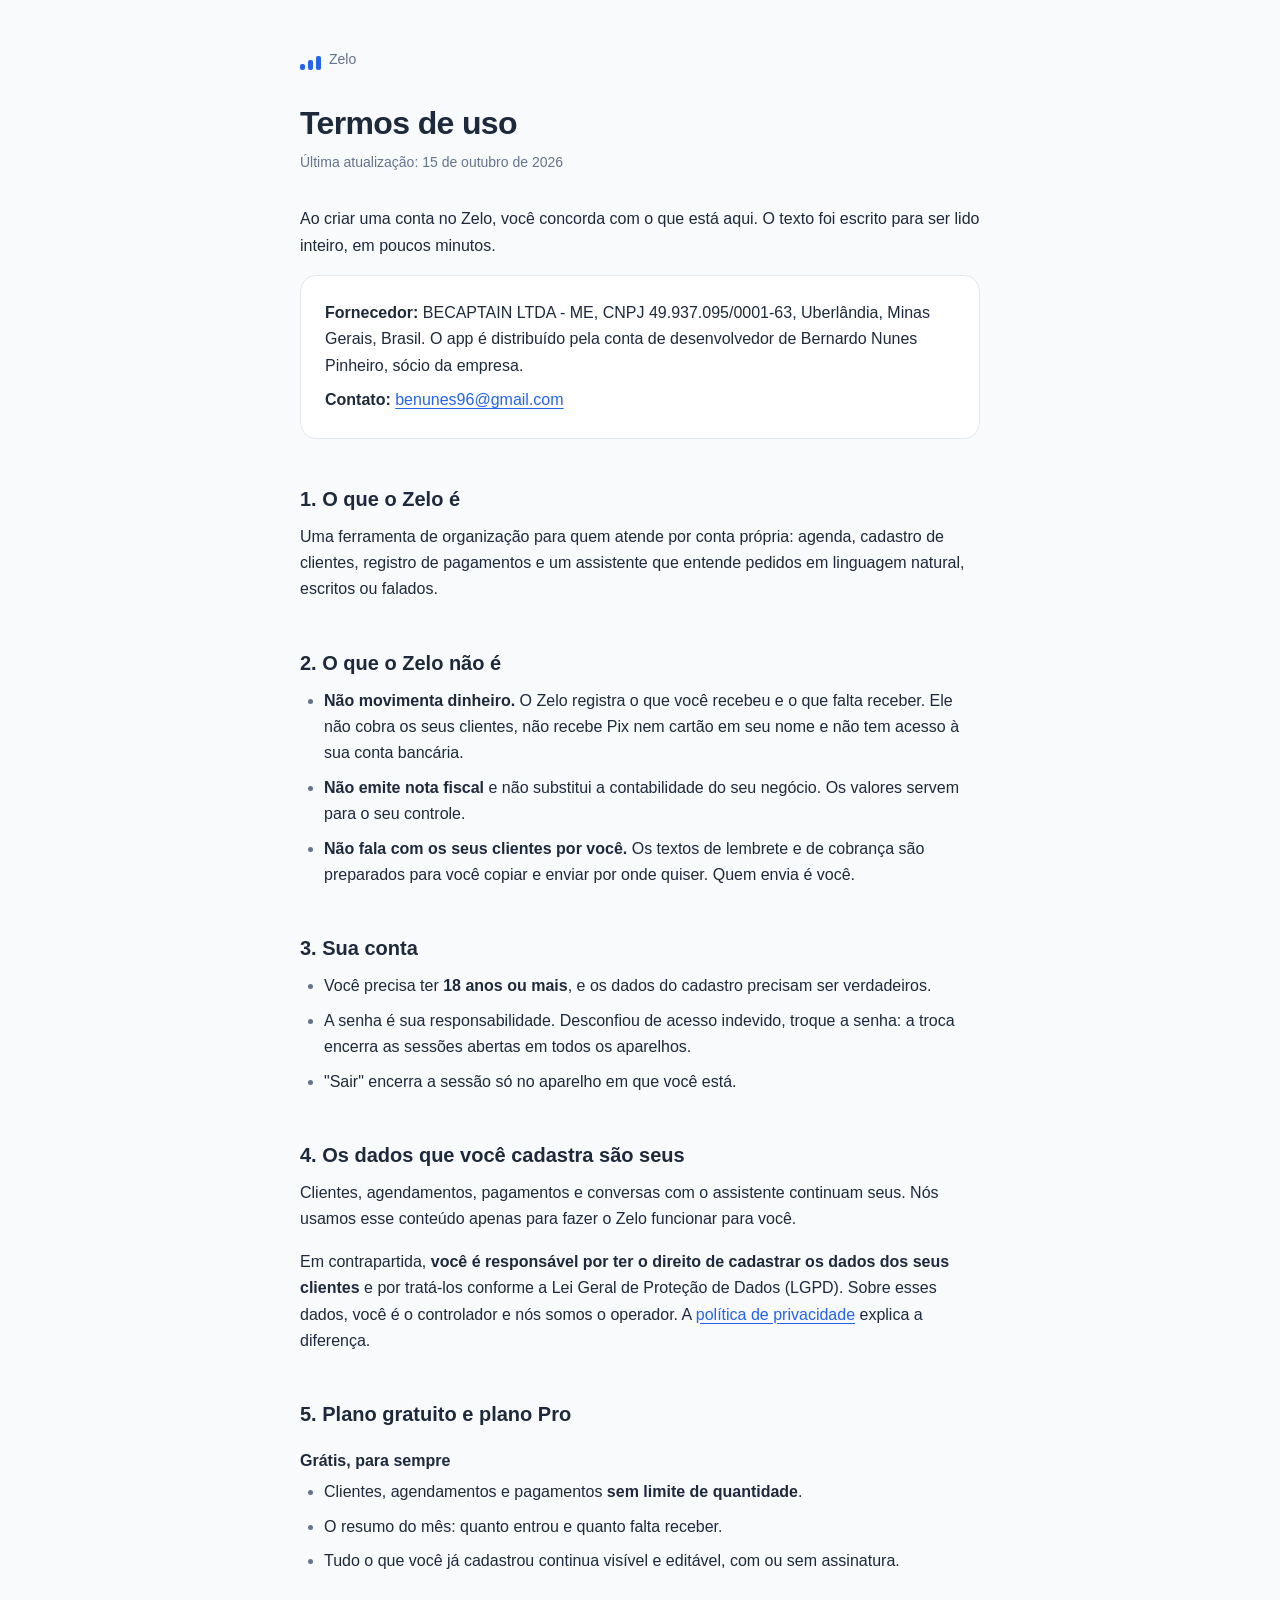
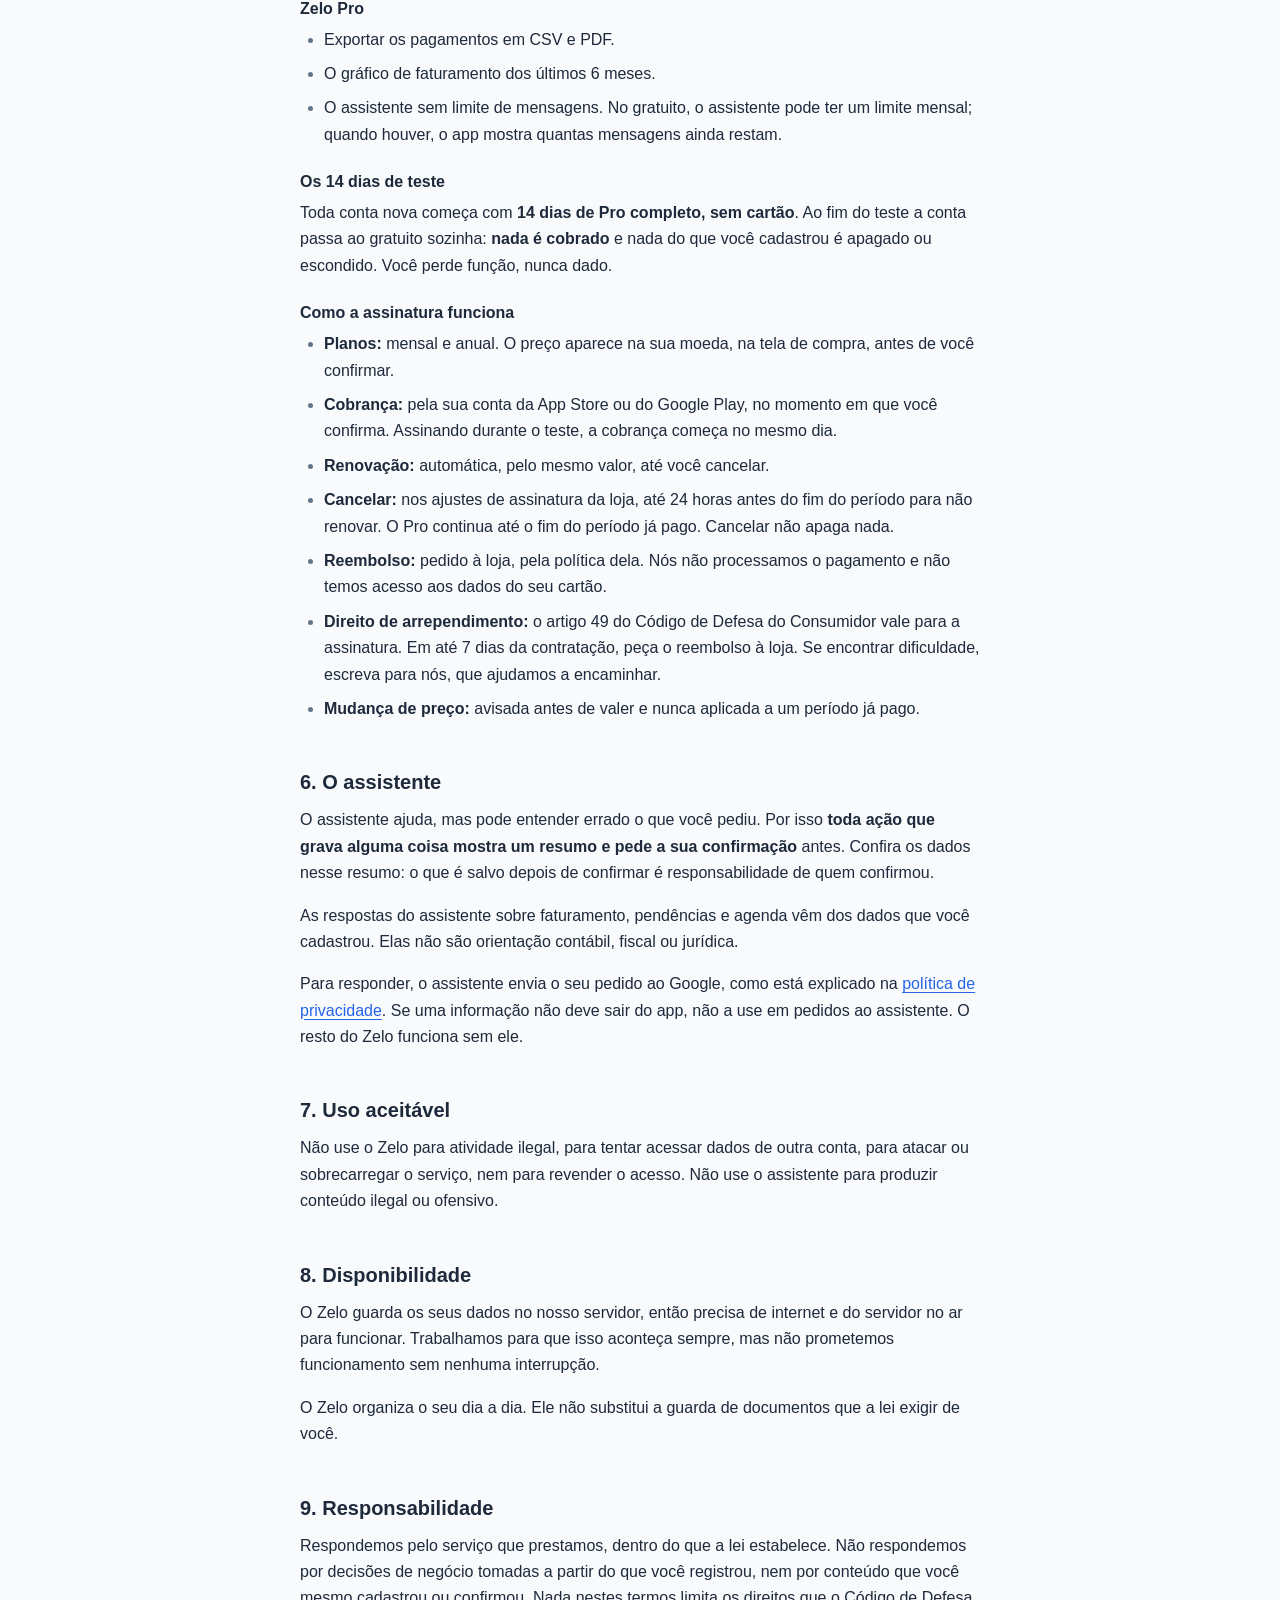
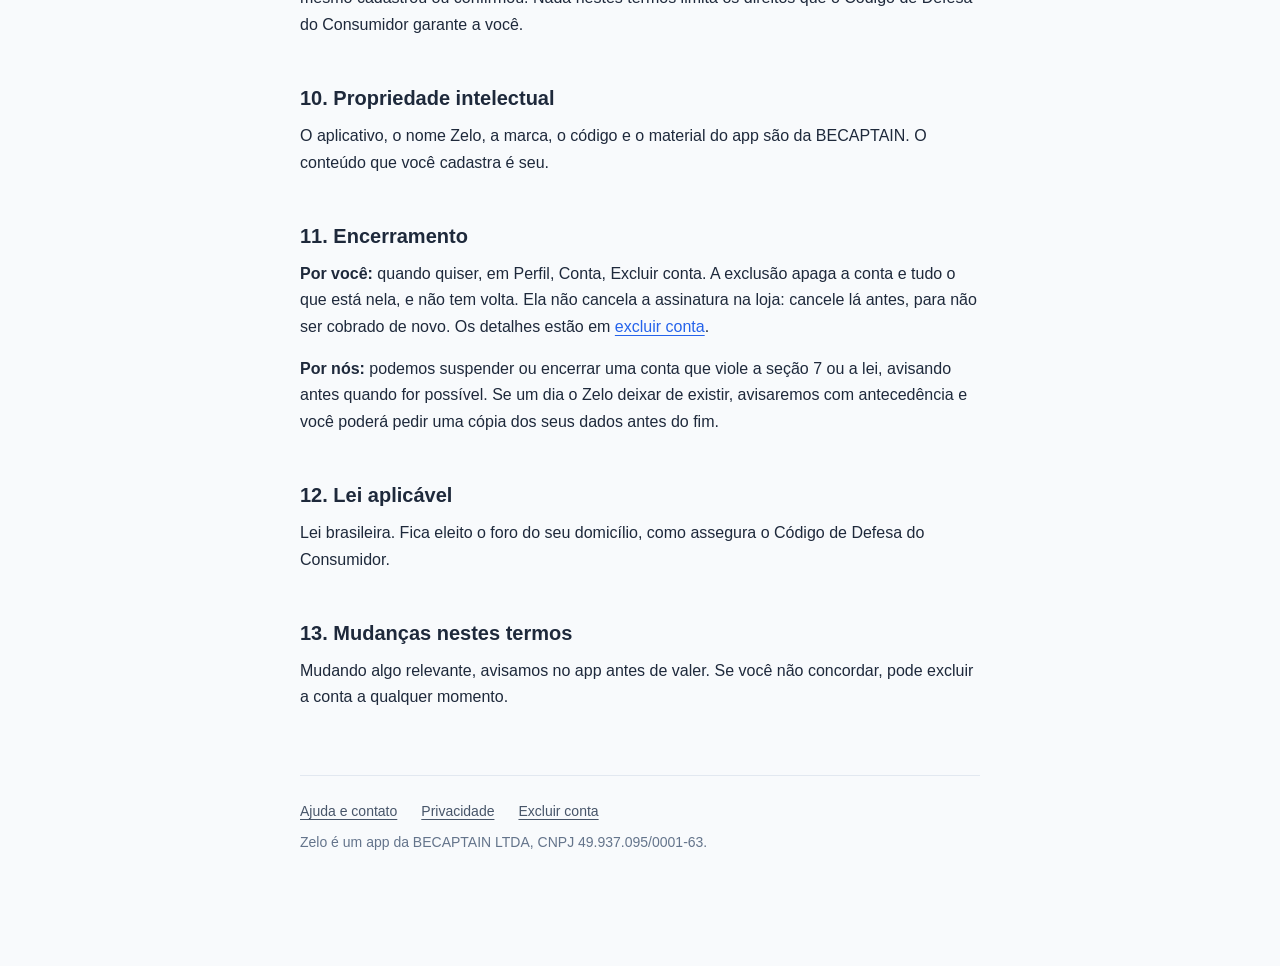
==== termos/index.html @ e238fe38 "Termos de uso, politica de privacidade e exclusao de conta do Zelo" ====
<!doctype html>
<html lang="pt-BR">
<head>
<meta charset="utf-8">
<meta name="viewport" content="width=device-width, initial-scale=1">
<title>Termos de uso do Zelo</title>
<meta name="description" content="As regras do Zelo: o que ele é, o que não é, a assinatura, o assistente e os seus dados.">
<link rel="icon" href="data:image/svg+xml,%3Csvg xmlns='http://www.w3.org/2000/svg' viewBox='0 0 32 32'%3E%3Crect x='6' y='17' width='5' height='9' rx='2' fill='%232563EB'/%3E%3Crect x='13.5' y='12' width='5' height='14' rx='2' fill='%232563EB'/%3E%3Crect x='21' y='7' width='5' height='19' rx='2' fill='%232563EB'/%3E%3C/svg%3E">
<link rel="stylesheet" href="../style.css">
</head>
<body>
<main>

<a class="voltar" href="../"><span class="marca" aria-hidden="true"><i></i><i></i><i></i></span> Zelo</a>

<h1>Termos de uso</h1>
<p class="data">Última atualização: 15 de outubro de 2026</p>

<p>Ao criar uma conta no Zelo, você concorda com o que está aqui. O texto foi escrito para ser lido inteiro, em poucos minutos.</p>

<div class="ficha">
<p><strong>Fornecedor:</strong> BECAPTAIN LTDA - ME, CNPJ 49.937.095/0001-63, Uberlândia, Minas Gerais, Brasil. O app é distribuído pela conta de desenvolvedor de Bernardo Nunes Pinheiro, sócio da empresa.</p>
<p><strong>Contato:</strong> <a href="mailto:benunes96@gmail.com?subject=Zelo">benunes96@gmail.com</a></p>
</div>

<h2>1. O que o Zelo é</h2>
<p>Uma ferramenta de organização para quem atende por conta própria: agenda, cadastro de clientes, registro de pagamentos e um assistente que entende pedidos em linguagem natural, escritos ou falados.</p>

<h2>2. O que o Zelo não é</h2>
<ul>
<li><strong>Não movimenta dinheiro.</strong> O Zelo registra o que você recebeu e o que falta receber. Ele não cobra os seus clientes, não recebe Pix nem cartão em seu nome e não tem acesso à sua conta bancária.</li>
<li><strong>Não emite nota fiscal</strong> e não substitui a contabilidade do seu negócio. Os valores servem para o seu controle.</li>
<li><strong>Não fala com os seus clientes por você.</strong> Os textos de lembrete e de cobrança são preparados para você copiar e enviar por onde quiser. Quem envia é você.</li>
</ul>

<h2>3. Sua conta</h2>
<ul>
<li>Você precisa ter <strong>18 anos ou mais</strong>, e os dados do cadastro precisam ser verdadeiros.</li>
<li>A senha é sua responsabilidade. Desconfiou de acesso indevido, troque a senha: a troca encerra as sessões abertas em todos os aparelhos.</li>
<li>"Sair" encerra a sessão só no aparelho em que você está.</li>
</ul>

<h2>4. Os dados que você cadastra são seus</h2>
<p>Clientes, agendamentos, pagamentos e conversas com o assistente continuam seus. Nós usamos esse conteúdo apenas para fazer o Zelo funcionar para você.</p>
<p>Em contrapartida, <strong>você é responsável por ter o direito de cadastrar os dados dos seus clientes</strong> e por tratá-los conforme a Lei Geral de Proteção de Dados (LGPD). Sobre esses dados, você é o controlador e nós somos o operador. A <a href="../privacidade/">política de privacidade</a> explica a diferença.</p>

<h2>5. Plano gratuito e plano Pro</h2>
<h3>Grátis, para sempre</h3>
<ul>
<li>Clientes, agendamentos e pagamentos <strong>sem limite de quantidade</strong>.</li>
<li>O resumo do mês: quanto entrou e quanto falta receber.</li>
<li>Tudo o que você já cadastrou continua visível e editável, com ou sem assinatura.</li>
</ul>
<h3>Zelo Pro</h3>
<ul>
<li>Exportar os pagamentos em CSV e PDF.</li>
<li>O gráfico de faturamento dos últimos 6 meses.</li>
<li>O assistente sem limite de mensagens. No gratuito, o assistente pode ter um limite mensal; quando houver, o app mostra quantas mensagens ainda restam.</li>
</ul>

<h3>Os 14 dias de teste</h3>
<p>Toda conta nova começa com <strong>14 dias de Pro completo, sem cartão</strong>. Ao fim do teste a conta passa ao gratuito sozinha: <strong>nada é cobrado</strong> e nada do que você cadastrou é apagado ou escondido. Você perde função, nunca dado.</p>

<h3>Como a assinatura funciona</h3>
<ul>
<li><strong>Planos:</strong> mensal e anual. O preço aparece na sua moeda, na tela de compra, antes de você confirmar.</li>
<li><strong>Cobrança:</strong> pela sua conta da App Store ou do Google Play, no momento em que você confirma. Assinando durante o teste, a cobrança começa no mesmo dia.</li>
<li><strong>Renovação:</strong> automática, pelo mesmo valor, até você cancelar.</li>
<li><strong>Cancelar:</strong> nos ajustes de assinatura da loja, até 24 horas antes do fim do período para não renovar. O Pro continua até o fim do período já pago. Cancelar não apaga nada.</li>
<li><strong>Reembolso:</strong> pedido à loja, pela política dela. Nós não processamos o pagamento e não temos acesso aos dados do seu cartão.</li>
<li><strong>Direito de arrependimento:</strong> o artigo 49 do Código de Defesa do Consumidor vale para a assinatura. Em até 7 dias da contratação, peça o reembolso à loja. Se encontrar dificuldade, escreva para nós, que ajudamos a encaminhar.</li>
<li><strong>Mudança de preço:</strong> avisada antes de valer e nunca aplicada a um período já pago.</li>
</ul>

<h2>6. O assistente</h2>
<p>O assistente ajuda, mas pode entender errado o que você pediu. Por isso <strong>toda ação que grava alguma coisa mostra um resumo e pede a sua confirmação</strong> antes. Confira os dados nesse resumo: o que é salvo depois de confirmar é responsabilidade de quem confirmou.</p>
<p>As respostas do assistente sobre faturamento, pendências e agenda vêm dos dados que você cadastrou. Elas não são orientação contábil, fiscal ou jurídica.</p>
<p>Para responder, o assistente envia o seu pedido ao Google, como está explicado na <a href="../privacidade/#assistente">política de privacidade</a>. Se uma informação não deve sair do app, não a use em pedidos ao assistente. O resto do Zelo funciona sem ele.</p>

<h2>7. Uso aceitável</h2>
<p>Não use o Zelo para atividade ilegal, para tentar acessar dados de outra conta, para atacar ou sobrecarregar o serviço, nem para revender o acesso. Não use o assistente para produzir conteúdo ilegal ou ofensivo.</p>

<h2>8. Disponibilidade</h2>
<p>O Zelo guarda os seus dados no nosso servidor, então precisa de internet e do servidor no ar para funcionar. Trabalhamos para que isso aconteça sempre, mas não prometemos funcionamento sem nenhuma interrupção.</p>
<p>O Zelo organiza o seu dia a dia. Ele não substitui a guarda de documentos que a lei exigir de você.</p>

<h2>9. Responsabilidade</h2>
<p>Respondemos pelo serviço que prestamos, dentro do que a lei estabelece. Não respondemos por decisões de negócio tomadas a partir do que você registrou, nem por conteúdo que você mesmo cadastrou ou confirmou. Nada nestes termos limita os direitos que o Código de Defesa do Consumidor garante a você.</p>

<h2>10. Propriedade intelectual</h2>
<p>O aplicativo, o nome Zelo, a marca, o código e o material do app são da BECAPTAIN. O conteúdo que você cadastra é seu.</p>

<h2>11. Encerramento</h2>
<p><strong>Por você:</strong> quando quiser, em Perfil, Conta, Excluir conta. A exclusão apaga a conta e tudo o que está nela, e não tem volta. Ela não cancela a assinatura na loja: cancele lá antes, para não ser cobrado de novo. Os detalhes estão em <a href="../excluir-conta/">excluir conta</a>.</p>
<p><strong>Por nós:</strong> podemos suspender ou encerrar uma conta que viole a seção 7 ou a lei, avisando antes quando for possível. Se um dia o Zelo deixar de existir, avisaremos com antecedência e você poderá pedir uma cópia dos seus dados antes do fim.</p>

<h2>12. Lei aplicável</h2>
<p>Lei brasileira. Fica eleito o foro do seu domicílio, como assegura o Código de Defesa do Consumidor.</p>

<h2>13. Mudanças nestes termos</h2>
<p>Mudando algo relevante, avisamos no app antes de valer. Se você não concordar, pode excluir a conta a qualquer momento.</p>

</main>
<footer>
<nav><a href="../">Ajuda e contato</a><a href="../privacidade/">Privacidade</a><a href="../excluir-conta/">Excluir conta</a></nav>
<p>Zelo é um app da BECAPTAIN LTDA, CNPJ 49.937.095/0001-63.</p>
</footer>
</body>
</html>
---- style.css ----
/* Zelo: termos, privacidade e suporte.
   Sem fonte, script ou imagem de terceiros: página de privacidade que
   entrega o seu endereço IP a outro serviço só para abrir seria contradição. */

:root {
  color-scheme: light dark;
  --marca: #2563EB;
  --marca-funda: #1D4ED8;
  --marca-suave: #E8EFFD;
  --fundo: #F8FAFC;
  --superficie: #FFFFFF;
  --texto: #1E293B;
  --texto-2: #475569;
  --texto-3: #64748B;
  --borda: #E2E8F0;
  --atencao: #92600A;
  --atencao-suave: #FEF3D7;
}

@media (prefers-color-scheme: dark) {
  :root {
    --marca: #7FA6F8;
    --marca-funda: #A9C3FA;
    --marca-suave: #17233D;
    --fundo: #0B1120;
    --superficie: #111A2E;
    --texto: #E6ECF5;
    --texto-2: #B4C0D3;
    --texto-3: #8592A8;
    --borda: #22304A;
    --atencao: #F2C46D;
    --atencao-suave: #2B2210;
  }
}

*, *::before, *::after { box-sizing: border-box; }

html { -webkit-text-size-adjust: 100%; }

body {
  margin: 0;
  padding: 48px 16px 96px;
  background: var(--fundo);
  color: var(--texto);
  font-family: -apple-system, BlinkMacSystemFont, "Segoe UI", Roboto, "Helvetica Neue", Arial, sans-serif;
  font-size: 16px;
  line-height: 1.65;
}

main { max-width: 680px; margin: 0 auto; }

a { color: var(--marca); text-underline-offset: 3px; }
a:hover { color: var(--marca-funda); }

.voltar {
  display: inline-flex;
  align-items: center;
  gap: 8px;
  margin-bottom: 32px;
  color: var(--texto-3);
  font-size: 14px;
  text-decoration: none;
}
.voltar:hover { color: var(--marca); }

.marca {
  display: inline-flex;
  align-items: flex-end;
  gap: 3px;
  height: 20px;
  vertical-align: middle;
}
.marca i {
  display: block;
  width: 5px;
  border-radius: 2px;
  background: var(--marca);
}
.marca i:nth-child(1) { height: 30%; }
.marca i:nth-child(2) { height: 48%; }
.marca i:nth-child(3) { height: 66%; }

h1, h2, h3 { line-height: 1.25; text-wrap: balance; }
h1 { font-size: 32px; letter-spacing: -0.02em; margin: 0 0 8px; }
h2 { font-size: 20px; margin: 48px 0 12px; }
h3 { font-size: 16px; margin: 24px 0 8px; }

p, ul, ol { margin: 0 0 16px; }
ul, ol { padding-left: 24px; }
li { margin-bottom: 8px; }
li::marker { color: var(--texto-3); }

.data { color: var(--texto-3); font-size: 14px; margin-bottom: 32px; }

.ficha {
  margin: 0 0 32px;
  padding: 16px 24px;
  border: 1px solid var(--borda);
  border-radius: 16px;
  background: var(--superficie);
}
.ficha p { margin: 8px 0; }

.atencao {
  margin: 24px 0;
  padding: 16px 24px;
  border-radius: 16px;
  background: var(--atencao-suave);
}
.atencao strong { color: var(--atencao); }
.atencao p:last-child { margin-bottom: 0; }

.tabela { overflow-x: auto; margin: 0 0 16px; }
table { width: 100%; border-collapse: collapse; font-size: 14px; }
th, td {
  padding: 12px 12px 12px 0;
  border-bottom: 1px solid var(--borda);
  text-align: left;
  vertical-align: top;
}
th { color: var(--texto-3); font-weight: 600; }

.passos { counter-reset: passo; list-style: none; padding: 0; }
.passos li {
  counter-increment: passo;
  position: relative;
  padding-left: 40px;
  margin-bottom: 12px;
}
.passos li::before {
  content: counter(passo);
  position: absolute;
  left: 0;
  top: 1px;
  width: 26px;
  height: 26px;
  border-radius: 50%;
  background: var(--marca-suave);
  color: var(--marca);
  font-size: 14px;
  font-weight: 600;
  text-align: center;
  line-height: 26px;
}

.links { list-style: none; padding: 0; margin: 32px 0; }
.links li { margin: 0; border-top: 1px solid var(--borda); }
.links li:last-child { border-bottom: 1px solid var(--borda); }
.links a {
  display: flex;
  justify-content: space-between;
  gap: 16px;
  padding: 16px 0;
  color: var(--texto);
  text-decoration: none;
}
.links a span { color: var(--texto-3); font-size: 14px; }
.links a:hover strong { color: var(--marca); }

footer {
  max-width: 680px;
  margin: 64px auto 0;
  padding-top: 24px;
  border-top: 1px solid var(--borda);
  color: var(--texto-3);
  font-size: 14px;
}
footer nav { display: flex; flex-wrap: wrap; gap: 8px 24px; margin-bottom: 8px; }
footer a { color: var(--texto-2); }

code {
  font-family: ui-monospace, SFMono-Regular, Menlo, monospace;
  font-size: 0.9em;
  padding: 1px 6px;
  border-radius: 6px;
  background: var(--marca-suave);
}
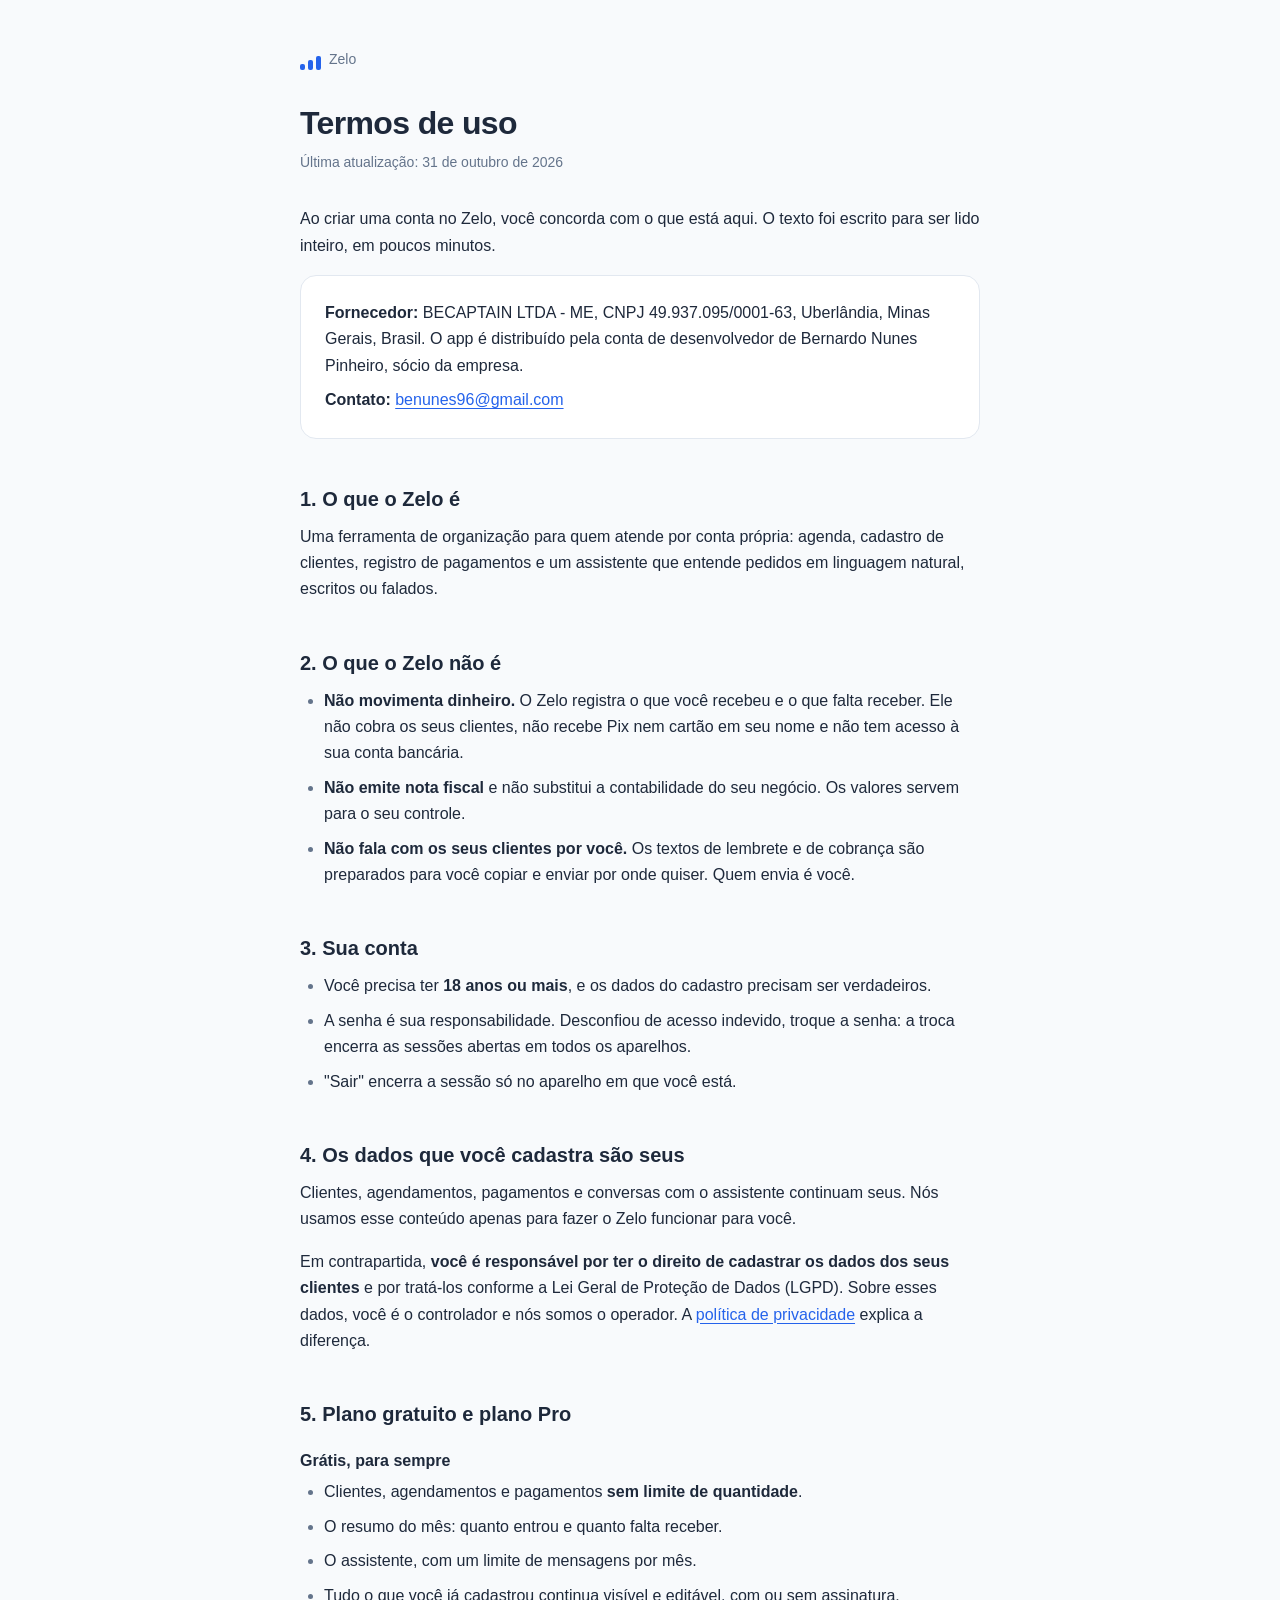
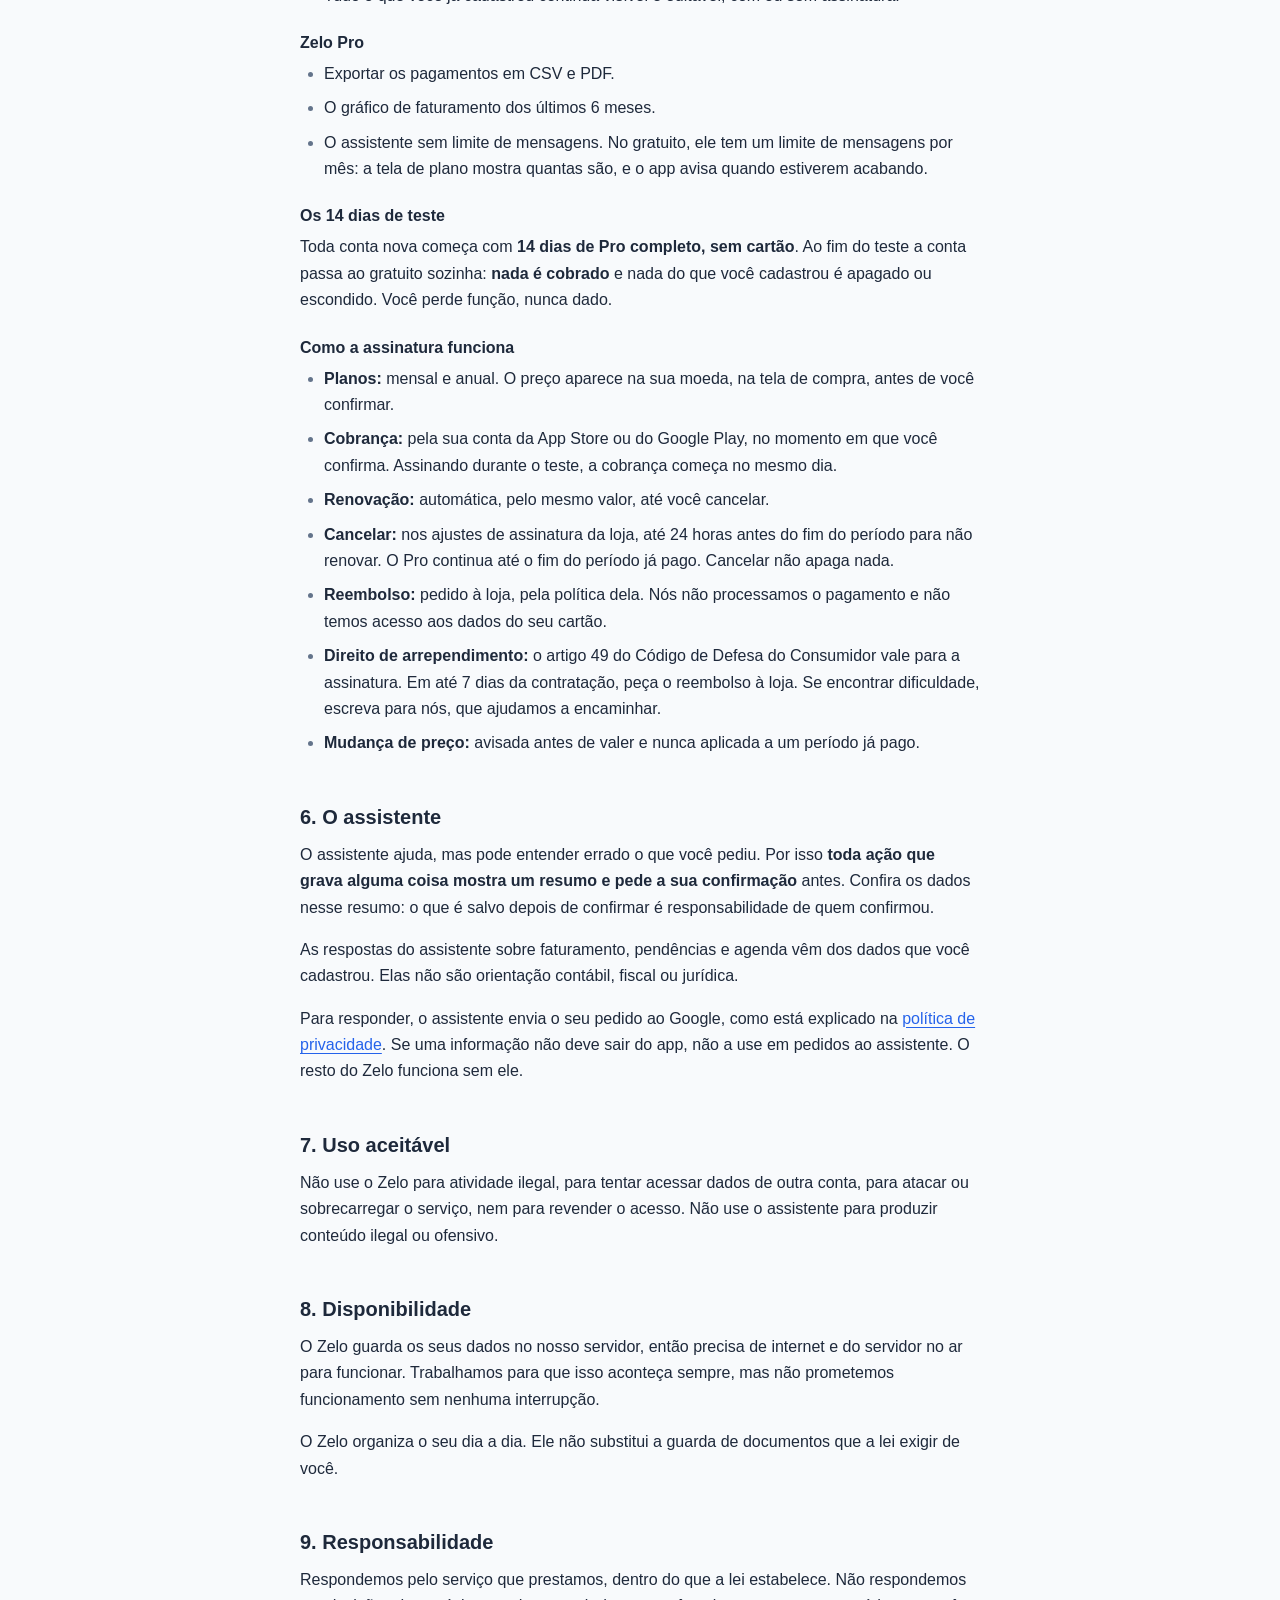
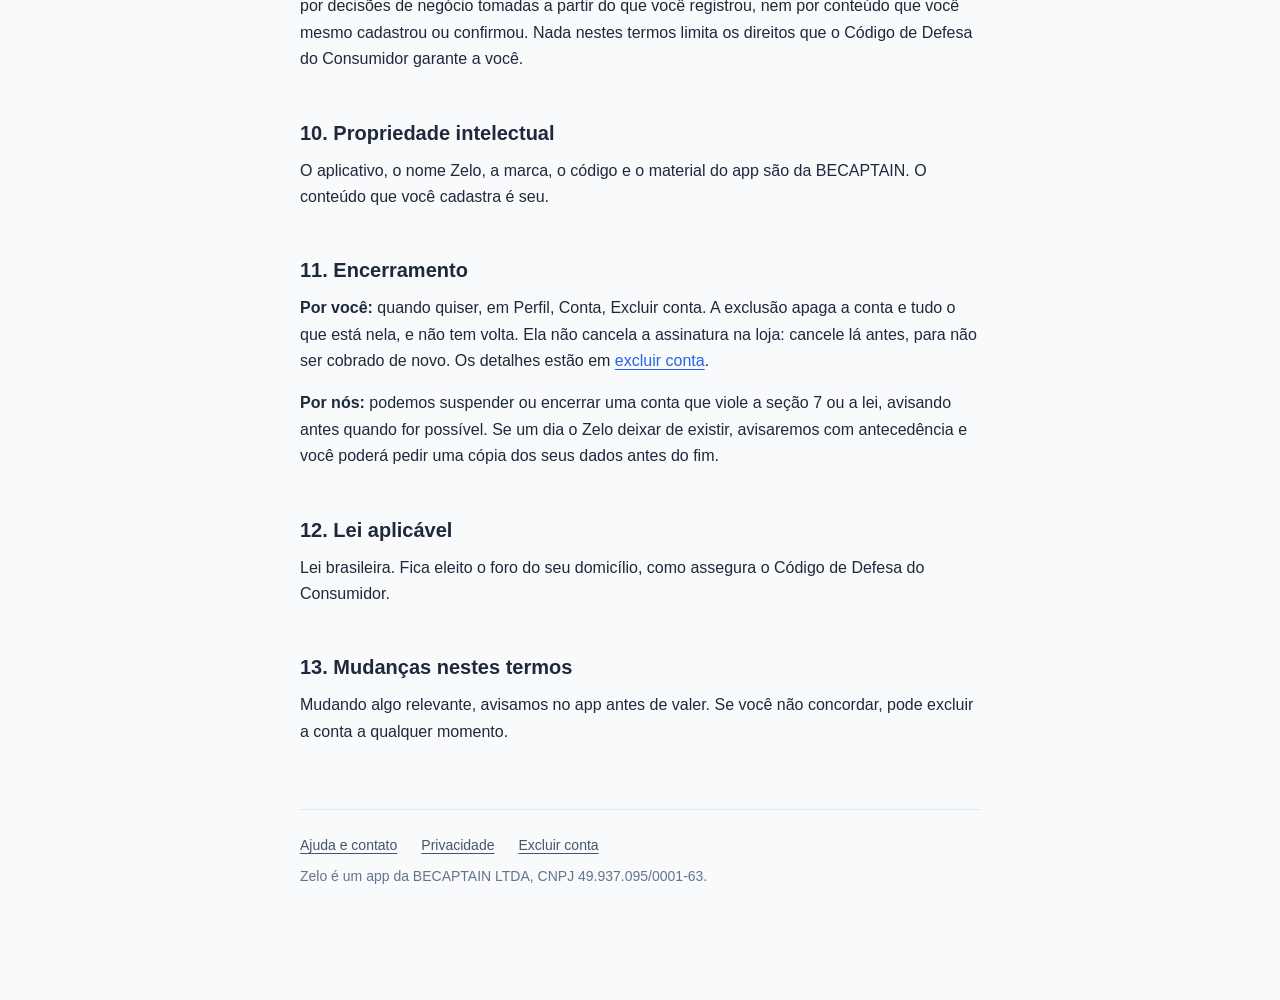
==== commit f4725b9c: "Fonte embutida no app e cota mensal do assistente no gratuito" ====
--- a/termos/index.html
+++ b/termos/index.html
@@ -14,7 +14,7 @@
 <a class="voltar" href="../"><span class="marca" aria-hidden="true"><i></i><i></i><i></i></span> Zelo</a>
 
 <h1>Termos de uso</h1>
-<p class="data">Última atualização: 15 de outubro de 2026</p>
+<p class="data">Última atualização: 31 de outubro de 2026</p>
 
 <p>Ao criar uma conta no Zelo, você concorda com o que está aqui. O texto foi escrito para ser lido inteiro, em poucos minutos.</p>
 
@@ -49,13 +49,14 @@
 <ul>
 <li>Clientes, agendamentos e pagamentos <strong>sem limite de quantidade</strong>.</li>
 <li>O resumo do mês: quanto entrou e quanto falta receber.</li>
+<li>O assistente, com um limite de mensagens por mês.</li>
 <li>Tudo o que você já cadastrou continua visível e editável, com ou sem assinatura.</li>
 </ul>
 <h3>Zelo Pro</h3>
 <ul>
 <li>Exportar os pagamentos em CSV e PDF.</li>
 <li>O gráfico de faturamento dos últimos 6 meses.</li>
-<li>O assistente sem limite de mensagens. No gratuito, o assistente pode ter um limite mensal; quando houver, o app mostra quantas mensagens ainda restam.</li>
+<li>O assistente sem limite de mensagens. No gratuito, ele tem um limite de mensagens por mês: a tela de plano mostra quantas são, e o app avisa quando estiverem acabando.</li>
 </ul>
 
 <h3>Os 14 dias de teste</h3>
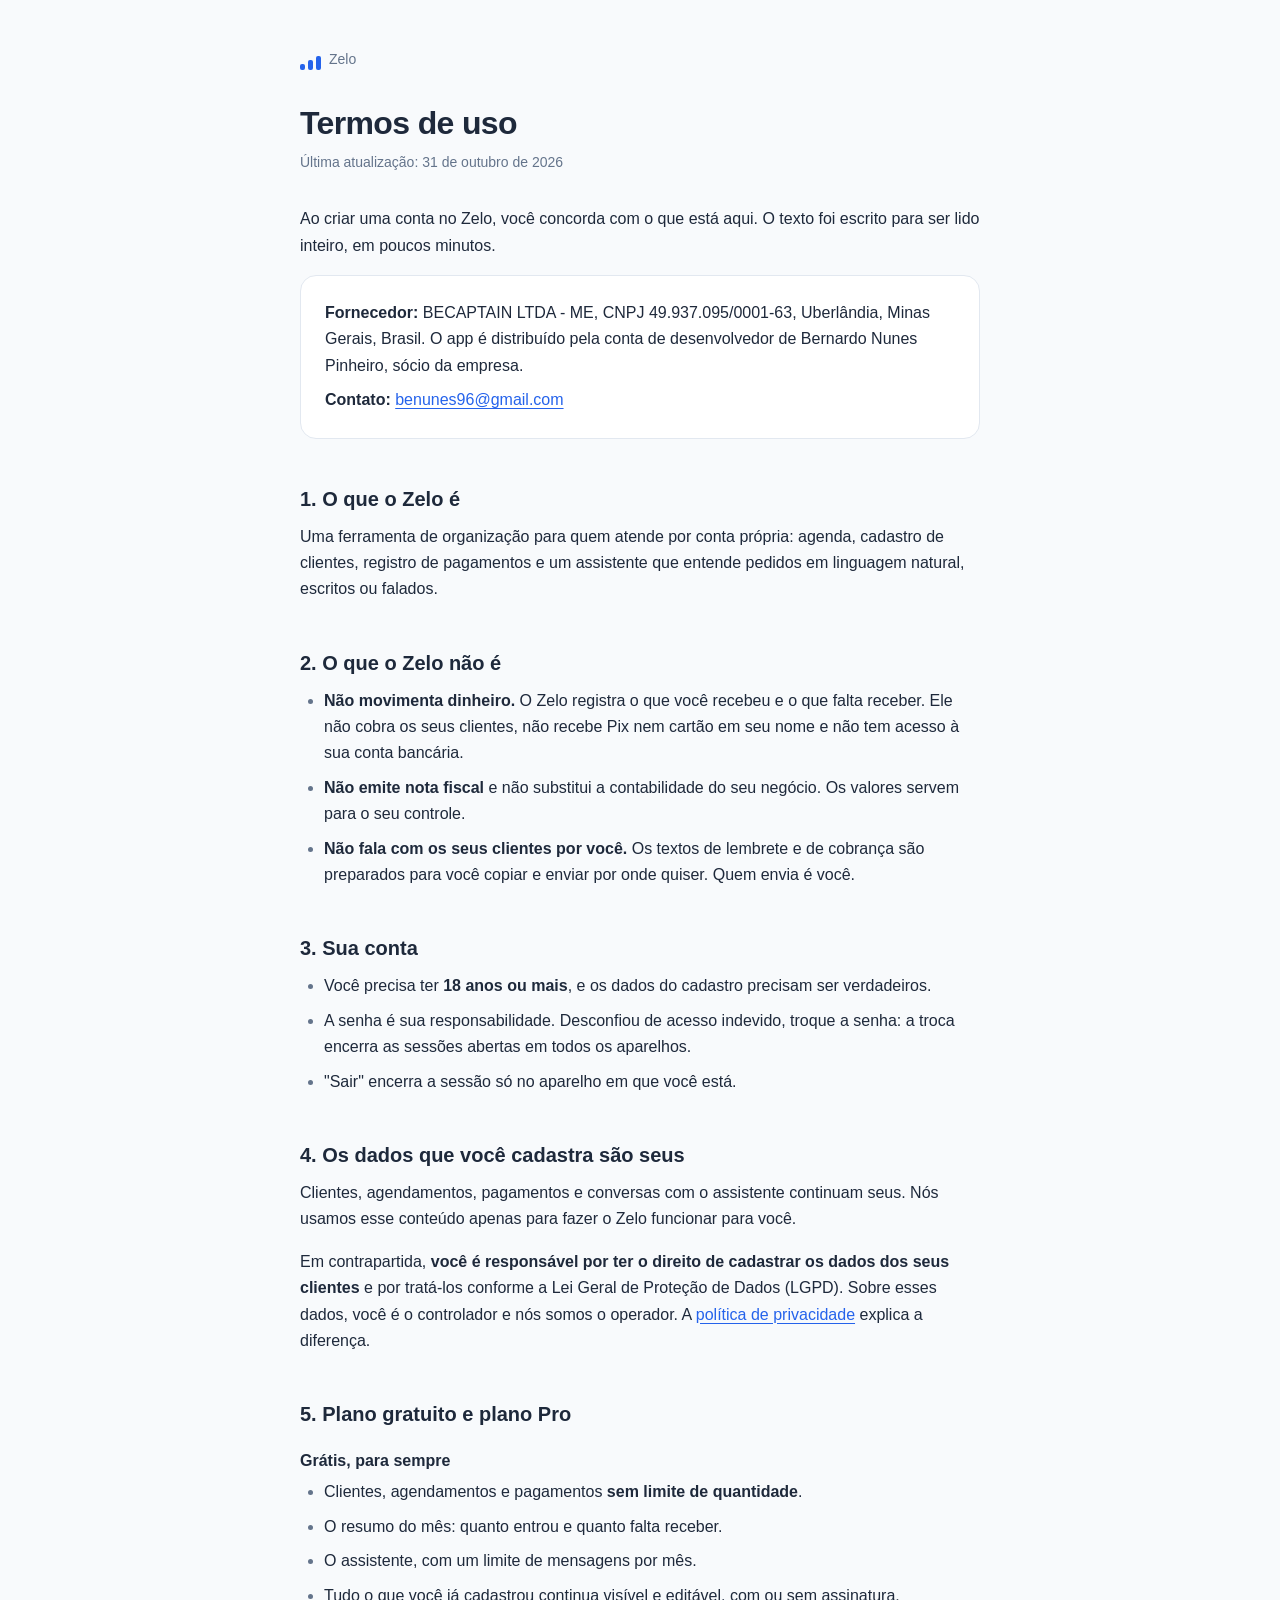
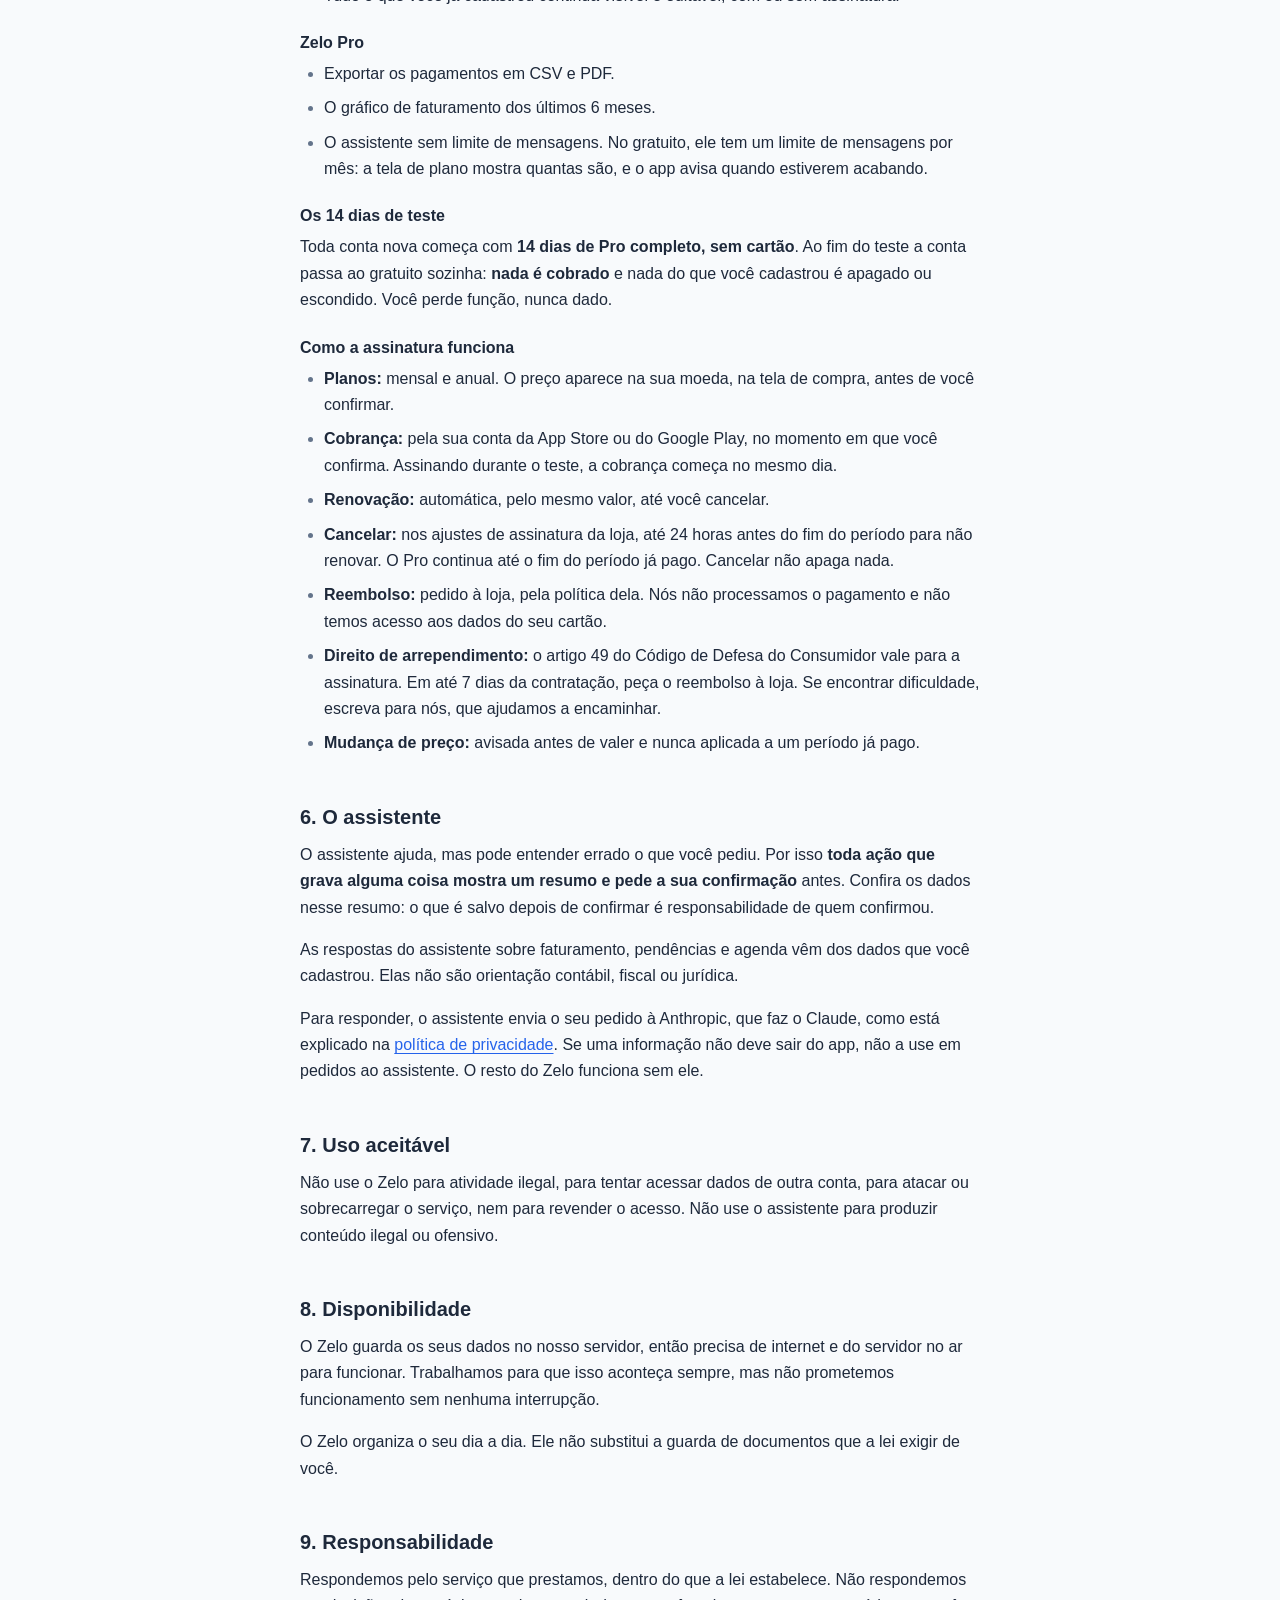
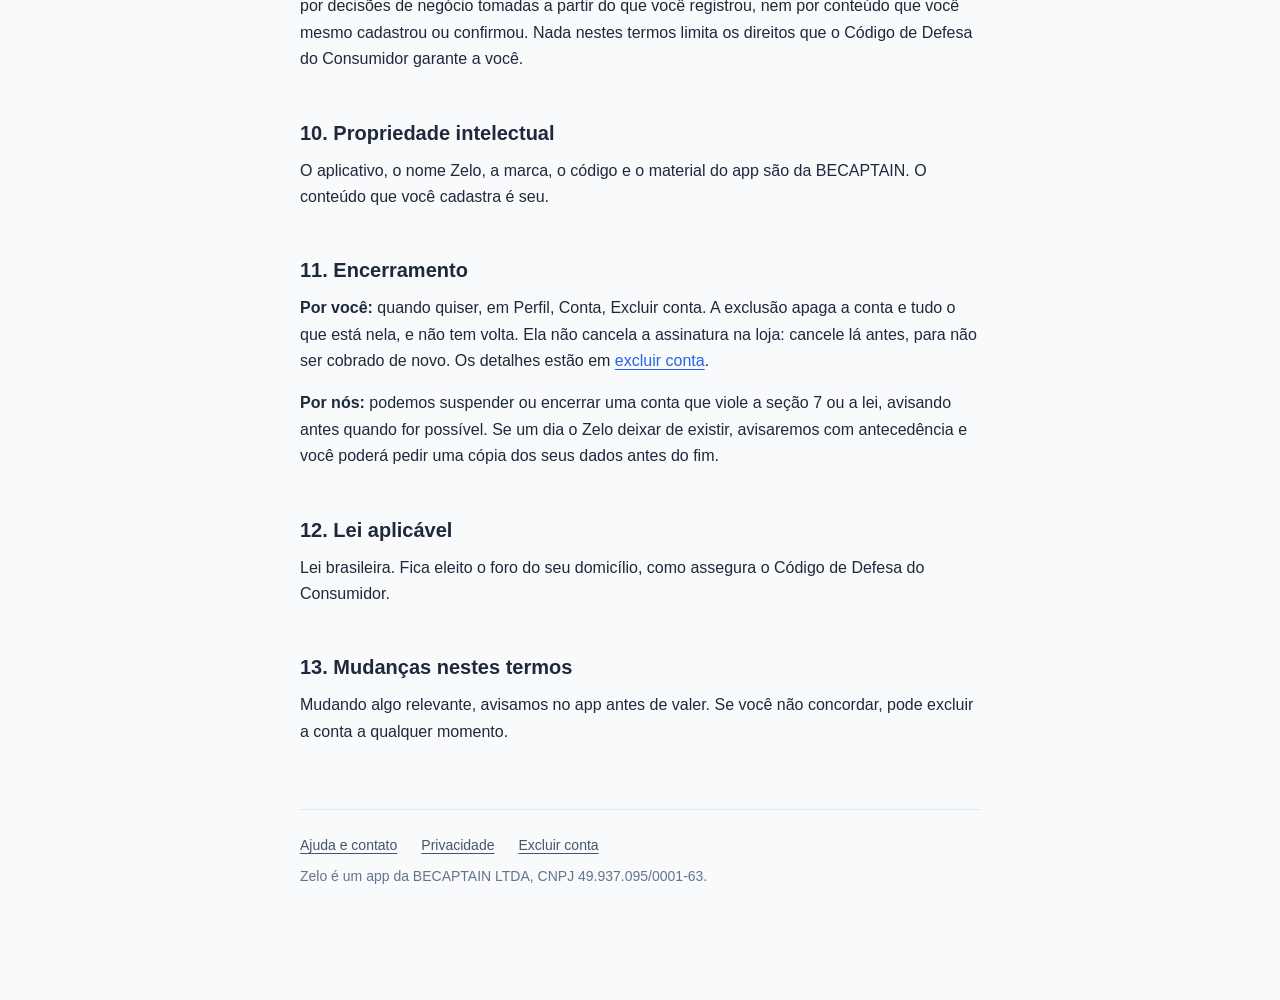
==== commit 6d7734ef: "Assistente com o Claude, da Anthropic, no lugar do Gemini" ====
--- a/termos/index.html
+++ b/termos/index.html
@@ -76,7 +76,7 @@
 <h2>6. O assistente</h2>
 <p>O assistente ajuda, mas pode entender errado o que você pediu. Por isso <strong>toda ação que grava alguma coisa mostra um resumo e pede a sua confirmação</strong> antes. Confira os dados nesse resumo: o que é salvo depois de confirmar é responsabilidade de quem confirmou.</p>
 <p>As respostas do assistente sobre faturamento, pendências e agenda vêm dos dados que você cadastrou. Elas não são orientação contábil, fiscal ou jurídica.</p>
-<p>Para responder, o assistente envia o seu pedido ao Google, como está explicado na <a href="../privacidade/#assistente">política de privacidade</a>. Se uma informação não deve sair do app, não a use em pedidos ao assistente. O resto do Zelo funciona sem ele.</p>
+<p>Para responder, o assistente envia o seu pedido à Anthropic, que faz o Claude, como está explicado na <a href="../privacidade/#assistente">política de privacidade</a>. Se uma informação não deve sair do app, não a use em pedidos ao assistente. O resto do Zelo funciona sem ele.</p>
 
 <h2>7. Uso aceitável</h2>
 <p>Não use o Zelo para atividade ilegal, para tentar acessar dados de outra conta, para atacar ou sobrecarregar o serviço, nem para revender o acesso. Não use o assistente para produzir conteúdo ilegal ou ofensivo.</p>
